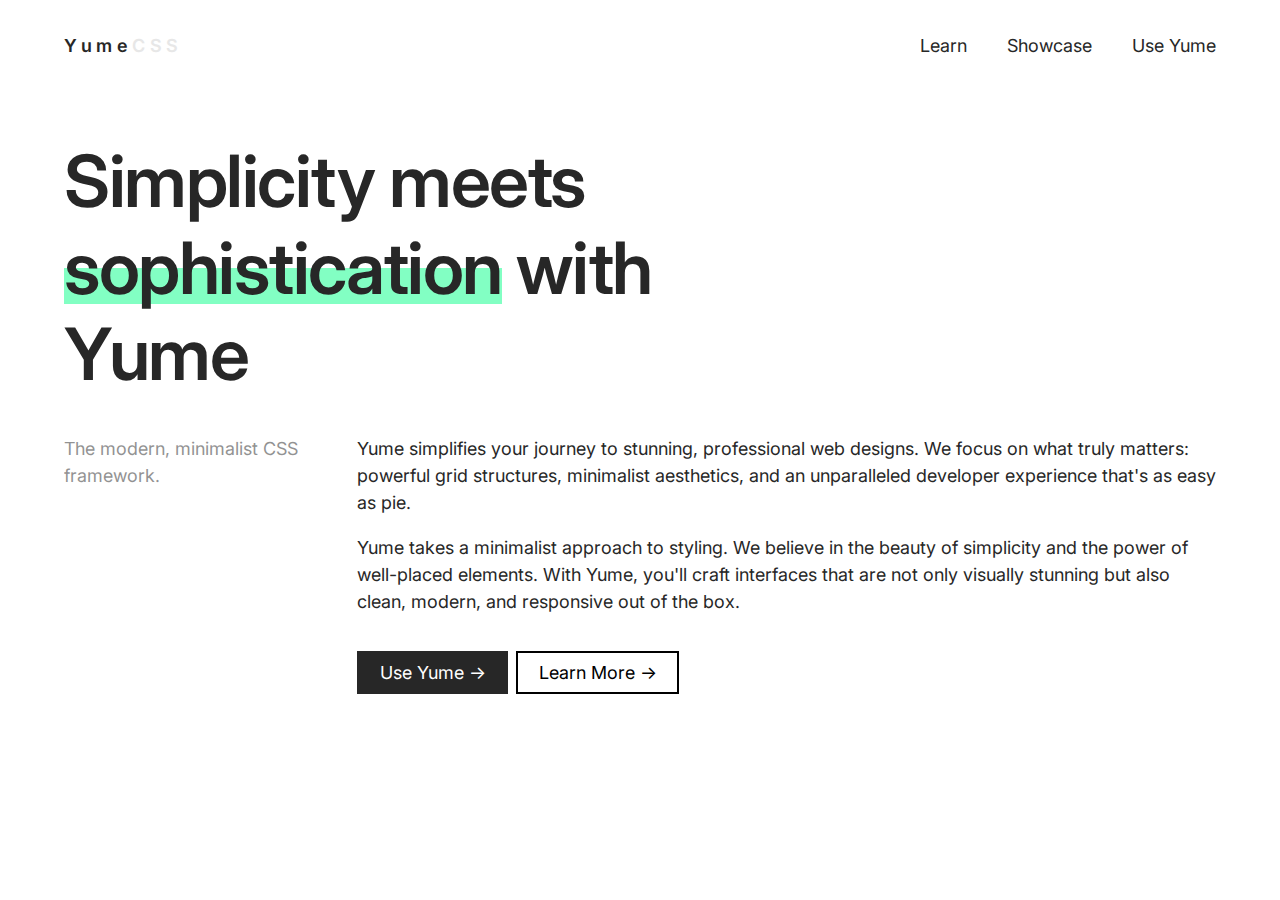
==== index.html @ 7a5a3a2e "Started Documentation" ====
<!DOCTYPE html>
<html lang="en">
<head>
    <meta charset="UTF-8">
    <meta http-equiv="X-UA-Compatible" content="IE=edge">
    <meta name="viewport" content="width=device-width, initial-scale=1.0">
    <title>Yume.CSS</title>

    <!-- Yume -->
    <link rel="stylesheet" href="yume.css">
    <script src="yume.js" defer></script>

    <!-- Prism -->
    <link rel="stylesheet" href="prism/prism.css">
    <script src="prism/prism.js" defer></script>

    <!-- Custom style and script -->
    <link rel="stylesheet" href="extra/extra.css">
    <script src="extra/extra.js" defer></script>
</head>
<body>
    <nav class="container sticky fade-in">
        <a href="#top" class="logo">Yume<span class="gray-200">CSS</span></a>
        <ul>
            <li><a href="docs/main.html">Learn</a></li>
            <li><a href="#layout">Showcase</a></li>
            <li><a href="#">Use Yume</a></li>
        </ul>
    </nav>
    
    <main class="grid container">
        <div class="col-12">
            <h1 class="width-60 slide-right mb-0">Simplicity meets <mark class="bg-green-300">sophistication</mark> with Yume</h1>
        </div>
        <div class="col-3 faded sm-col-6">
            <p class="slide-up">The modern, minimalist CSS framework.</p>
        </div>
        <div class="col-9">
            <p class="slide-up">Yume simplifies your journey to stunning, professional web designs. We focus on what truly matters: powerful grid structures, minimalist aesthetics, and an unparalleled developer experience that's as easy as pie.</p>
            <div class="slide-up animation-time-2000">
                <p>Yume takes a minimalist approach to styling. We believe in the beauty of simplicity and the power of well-placed elements. With Yume, you'll craft interfaces that are not only visually stunning but also clean, modern, and responsive out of the box.</p>
                <button>Use Yume &rarr;</button><button class="secondary ml-2">Learn More &rarr;</button>
            </div>
        </div>
    </main>
</body>
</html>
---- yume.css ----
/* Font imports */
@import url('https://fonts.googleapis.com/css2?family=Bitter:ital,wght@0,100;0,200;0,300;0,400;0,500;0,600;0,700;0,800;0,900;1,100;1,200;1,300;1,400;1,500;1,600;1,700;1,800;1,900&family=Inter:wght@100;200;300;400;500;600;700;800;900&display=swap');
/* @import url('https://fonts.cdnfonts.com/css/neue-haas-grotesk-display-pro'); */
                

:root {
    --margin: 64px;
    --margin-large: 192px;
    --menu-gap: 20px;
    --card-padding: 32px;
    --card-width: clamp(200px, 100%, 300px);
    --max-container-width: 1500px;
    --default-border-radius: 0px;

    --faded-text: #3d3d3d;
    --primary: #545462;
    --primary-hover: #83838e;
    --default-black: #272727;

    --font-stack: 'Inter', system-ui, sans-serif;
    --font-stack-serif: 'Bitter', serif;


    /* Nav Bar */
    --nav-height: 5em;
    --nav-color: #ffffff;


    --drop-shadow: 0px 0px 18px #00000010;

    --hover-transition: .3s;
    
    --no-of-columns: 12;

    /* Grid */
    --default-grid-gap: 20px;
    --grid-gap-multiplier: 4;

    /* ********************** | COLORS | ********************** */
    /* ********************** | COLORS | ********************** */

    /* Neutrals */
    --white: #ffffff;
    --black: #000000;
    --gray-50: #f8f8f8;
    --gray-100: #eeeeee;
    --gray-200: #e7e7e7;
    --gray-300: #dadada;
    --gray-400: #b1b1b1;
    --gray-500: #7f7f7f;
    --gray-600: #565656;
    --gray-700: #3a3a3a;
    --gray-800: #242424;
    --gray-900: #101010;

    /* Beige */
    --beige-50: #F7F5F2;
    --beige-100: #EFECE7;
    --beige-200: #E7E2DB;
    --beige-300: #DFD9D0;
    --beige-400: #D8D1C7;
    --beige-500: #BEB7AC;
    --beige-600: #A0998F;
    --beige-700: #7E786E;
    --beige-800: #5F5950;
    --beige-900: #37322A;

    /* Blues */
    --blue-50: #E6EEFF;
    --blue-100: #BBD0FF;
    --blue-200: #8FB2FF;
    --blue-300: #5582E0;
    --blue-400: #094BDB;
    --blue-500: #0024E0;
    --blue-600: #04228B;
    --blue-700: #05276C;
    --blue-800: #071F50;
    --blue-900: #091833;

    /* Greens */
    --green-50: #EBFFF5;
    --green-100: #C8FFE5;
    --green-200: #A5FFD4;
    --green-300: #82FFC3;
    --green-400: #5FFFB2;
    --green-500: #38EC95;
    --green-600: #1CC373;
    --green-700: #079A54;
    --green-800: #00713B;
    --green-900: #004926;

    /* Reds */
    --red-50: #FFECEB;
    --red-100: #FFC3BF;
    --red-200: #FF9A93;
    --red-300: #FF7167;
    --red-400: #F04438;
    --red-500: #CE3025;
    --red-600: #AC2016;
    --red-700: #8A130A;
    --red-800: #680902;
    --red-900: #460500;

    /* Yellows */
    --yellow-50: #FFFCF1;
    --yellow-100: #FFECBA;
    --yellow-200: #FFDF8B;
    --yellow-300: #FFD25E;
    --yellow-400: #FFC327;
    --yellow-500: #FEB701;
    --yellow-600: #E5A701;
    --yellow-700: #B48501;
    --yellow-800: #947001;
    --yellow-900: #735901;

    /* Violets */
    --violet-50: #F5F0FF;
    --violet-100: #DFD0FF;
    --violet-200: #C8B0FF;
    --violet-300: #B290FF;
    --violet-400: #9A6EFC;
    --violet-500: #7F56DA;
    --violet-600: #6641B8;
    --violet-700: #4E2E96;
    --violet-800: #391F74;
    --violet-900: #261252;

    /* teals */
    --teal-50: #EBFFFB;
    --teal-100: #C8FFF4;
    --teal-200: #A5FFEE;
    --teal-300: #82FFE7;
    --teal-400: #5EFFE1;
    --teal-500: #0AB292;
    --teal-600: #089379;
    --teal-700: #05715D;
    --teal-800: #034D3F;
    --teal-900: #002A23;

    /* Oranges */
    --orange-50: #FBFDFF;
    --orange-100: #FFDABF;
    --orange-200: #FFBC8B;
    --orange-300: #FF9F5A;
    --orange-400: #FF8024;
    --orange-500: #F56701;
    --orange-600: #D75901;
    --orange-700: #B84A01;
    --orange-800: #963A01;
    --orange-900: #722901;

    /* Pinks */
    --pink-50: #FBFDFF;
    --pink-100: #FFD5F5;
    --pink-200: #FFC5F1;
    --pink-300: #FFADEA;
    --pink-400: #FF93E1;
    --pink-500: #FF69D5;
    --pink-600: #D055AD;
    --pink-700: #9E4485;
    --pink-800: #6F355F;
    --pink-900: #3D2537;
}


html,
body,
* {
    font-family: var(--font-stack);
    box-sizing: border-box;
    color: var(--default-black);
}

html {
    scroll-behavior: smooth;
    font-size: 18px;
    line-height: 1.5;
}

body {
    margin: 0;
    display: flex;
    flex-direction: column;
    align-items: center;
    justify-content: flex-start;
    min-height: 100vh;
    overflow-x: hidden;
}




/* ********************** | GENERAL | ********************** */
/* ********************** | GENERAL | ********************** */
a {
    color: rgb(83, 105, 145);
    font-weight: 600;
}
.link-style-none{
    text-decoration: none;
    color: var(--default-black);
}
a:visited {
    color: rgb(95, 60, 163);
    font-weight: 600;
}

p {
    margin: 1em 0;
}

hr {
    width: 100%;
    border: 1px solid black;
    opacity: .1;
}

img {
    max-inline-size: 100%;
    block-size: auto;
    display: block;
}

input{
    border: none;
    background-color: var(--gray-100);
    font-size: 1em;
    padding: .5em 1em;
}

/* Default border radius */
.container, .container-narrow, .container-full, article, section, button, .highlight {
    border-radius: var(--default-border-radius);
}

/* Headings */
h1, h2, h3, h4, h5, h6{
    font-weight: 600;
    letter-spacing: -.02em;
    line-height: 1.2em;
}
h1 + *, h2 + *, h3 + *, h4 + *, h5 + *, h6 + * {
    margin-top: 0;
}
h1{
    font-size: 4em;
    margin-bottom: .5em;
}
h2{
    font-size: 3em;
    margin-bottom: .5em;
}
h3{
    font-size: 2em;
    margin-bottom: .5em;
}
h4{
    font-size: 1.5em;
    margin-bottom: .375em;
}
h5{
    font-size: 1.25em;
    margin: 1.5em 0 .25em;
}
h6{
    font-size: 1em;
    margin: 1.5em 0 .25em;
}


/* ********************** | CUSTOM CLASSES | ********************** */
/* ********************** | CUSTOM CLASSES | ********************** */
.shadow {
    box-shadow: var(--drop-shadow);
}
.full-width{
    width: 100%;
}
.faded{
    opacity: .5;
}


/* ********************** | STYLES | ********************** */
/* ********************** | STYLES | ********************** */
.border-radius-0{
    border-radius: 0;
}
.border-radius-1{
    border-radius: .25em;
}
.border-radius-2{
    border-radius: .375em;
}
.border-radius-3{
    border-radius: .5em;
}
.border-radius-4{
    border-radius: .75em;
}
.border-radius-5{
    border-radius: 1em;
}
.border-radius-6{
    border-radius: 1.5em;
}
.border-radius-7{
    border-radius: 2em;
}
.border-radius-8{
    border-radius: 3em;
}
.border-radius-9{
    border-radius: 4em;
}
.border-radius-10{
    border-radius: 100em;
}

/* Images */
.width-10{
    max-width: 10%;
}
.width-20{
    max-width: 20%;
}
.width-30{
    max-width: 30%;
}
.width-40{
    max-width: 40%;
}
.width-50{
    max-width: 50%;
}
.width-60{
    max-width: 60%;
}
.width-70{
    max-width: 70%;
}
.width-80{
    max-width: 80%;
}
.width-90{
    max-width: 90%;
}
.width-100{
    max-width: 100%;
}

/* Heights */
.min-height-100{
    min-height: 100vh;
}

.img-xxs{
    max-width: 4em;
}
.img-xs{
    max-width: 8em;
}
.img-s{
    max-width: 12em;
}
.img-m{
    max-width: 18em;
}
.img-l{
    max-width: 28em;
}
.img-xl{
    max-width: 46em;
}
.img-xxl{
    max-width: 62em;
}

/* ********************** | TEXT | ********************** */
/* ********************** | TEXT | ********************** */
.logo {
    letter-spacing: .25em;
    font-weight: 600;
    color: var(--default-black);
    text-decoration: none;
}

mark {
    display: inline-block;
    line-height: 0em;
    padding-bottom: 0.5em;
    background-color: var(--yellow-300);
}

.logo:visited {
    color: var(--default-black);
}

.t-05 {
    font-size: .5em;
}

.t-075 {
    font-size: .75em;
}

.t-0875 {
    font-size: .875em;
}

.t-1 {
    font-size: 1em;
}

.t-1-25 {
    font-size: 1.25em;
}

.t-1-5 {
    font-size: 1.5em;
}

.t-2 {
    font-size: 2em;
}

.t-3 {
    font-size: 3em;
}

.t-4 {
    font-size: 4em;
}

.t-5 {
    font-size: 5em;
}

.t-thin, .t-100 {
    font-weight: 100;
}

.t-extra-light, .t-200 {
    font-weight: 200;
}

.t-light, .t-300 {
    font-weight: 300;
}

.t-regular, .t-400 {
    font-weight: 400;
}

.t-medium, .t-500 {
    font-weight: 500;
}

.t-semi-bold, .t-600 {
    font-weight: 600;
}

.t-bold, .t-700 {
    font-weight: 700;
}

.t-extra-bold, .t-800 {
    font-weight: 800;
}

.t-black, .t-900 {
    font-weight: 900;
}


.t-left {
    text-align: left;
}

.t-center {
    text-align: center;
}

.t-right {
    text-align: right;
}

.serif {
    font-family: var(--font-stack-serif);
}

.hyphens{
    hyphens: auto;
}

/* Block quote */
blockquote{
    font-size: 1.125em;
    width:65%;
    margin: 2em auto;
    font-style:italic;
    color: var(--gray-600);
    padding: 0 1.2em;
    border-left: 8px solid var(--gray-200);
    line-height: 1.6875em;
    position: relative;
}


/* ********************** | NAVIGATION | ********************** */
/* ********************** | NAVIGATION | ********************** */
nav {
    position: relative;
    z-index: 100;
    display: flex;
    justify-content: space-between;
    min-height: var(--nav-height);
    align-items: center;
    background-color: var(--nav-color);
}

nav img{
    max-height: 4em;
}

nav ul {
    display: flex;
    align-items: center;
    list-style: none;
    padding: 0;
    transition: transform 500ms;
}

nav ul li {
    padding: 0 var(--menu-gap);
    white-space: nowrap;
    margin: 0;
}

nav ul li a,
nav ul li a:visited,
nav a {
    text-decoration: none;
    color: var(--default-black);
    font-weight: 400;
    transition: opacity var(--hover-transition);
}

nav ul li a:hover {
    opacity: .5;
}


nav ul li:first-of-type {
    padding-left: 0;
}

nav ul li:last-of-type {
    padding-right: 0;
}

.sticky {
    position: sticky;
    top: 0;
}

/* Dropdown */
.dropdown {
    display: none;
    position: absolute;
    background-color: var(--nav-color);
}

nav ul li .dropdown li {
    padding: 10px;
    white-space: nowrap;
    margin: 0;
}

nav ul li .dropdown li a,
nav ul li .dropdown li a:visited {
    text-decoration: none;
    color: var(--default-black);
    font-weight: 400;
    display: block;
}

nav ul li .dropdown li a:hover {
    opacity: .5;
}

.open-dropdown{
    display: block;
}

/* Responsive nav */
nav .menu-button {
    display: none;
    position: relative;
    text-decoration: none;
    z-index: 2;
    color: var(--default-black);
    font-weight: 400;
}


/* Active nav item */
nav ul li.active a, nav ul li a.active {
    font-weight: 700;
}


/* ********************** | CONTAINERS | ********************** */
/* ********************** | CONTAINERS | ********************** */
.container, .container-narrow, .container-full, nav {
    max-width: var(--max-container-width);
}
.container, footer, nav {
    padding: 0 var(--margin);
    width: 100%;
}
.container-full {
    width: 100%;
    padding: unset;
}
.container-narrow {
    padding: 0 var(--margin-large);
    width: 100%;
}
.hero, .hero-big {
    width: 100%;
}
.hero-big {
    min-height: 70vh;
    display: flex;
    flex-direction: column;
    justify-content: center;
}
/* article {
    box-shadow: var(--drop-shadow);
    padding: var(--card-padding);
} */
section{
    margin-top: 2em;
    padding: 2em;
    background-color: var(--gray-100);
}
.blog {
    max-width: 860px;
    padding-left: auto;
    padding-right: auto;
    margin-left: var(--margin);
    margin-right: var(--margin);
}
footer{
    margin-top: 40px;
    padding: 40px;
}
.highlight {
    border: 1px solid #ccc;
    border-top: 8px solid var(--primary);
    padding: 1.5em;
    margin: 2em 0;
    width: calc(100% + 6em);
    position: relative;
    left: -3em;
    text-align: center;
}
.card{
    width: var(--card-width);
    flex-shrink: 0;
}
.banner{
    margin-left: calc(-1 * var(--margin));
    margin-right: calc(-1 * var(--margin));
    padding-left: var(--margin);
    padding-right: var(--margin);
}

/* Side-scroll container */
.side-scroll-container {
    display: flex;
    overflow-x: scroll;
    scrollbar-width: thin;
    -webkit-overflow-scrolling: touch;
    -ms-overflow-style: none;
    max-width: 100%;
    padding-right: var(--margin);
}

/* .side-scroll-container > :last-child {
    margin-right: var(--margin);
} */

.side-scroll-container::-webkit-scrollbar {
    height: 6px;
}

.side-scroll-container::-webkit-scrollbar-thumb {
    background-color: rgba(0, 0, 0, 0.3);
    border-radius: 3px;
}

.side-scroll-item {
    flex-shrink: 0;
}

/* ********************** | GRID SYSTEM | ********************** */
/* ********************** | GRID SYSTEM | ********************** */

/* Auto grid */
.auto-grid {
    display: grid;
    grid-template-columns: repeat(auto-fill, minmax(200px, 1fr));
}

/* Columns */
.col-1 {grid-column: span 1;}
.col-2 {grid-column: span 2;}
.col-3 {grid-column: span 3;}
.col-4 {grid-column: span 4;}
.col-5 {grid-column: span 5;}
.col-6 {grid-column: span 6;}
.col-7 {grid-column: span 7;}
.col-8 {grid-column: span 8;}
.col-9 {grid-column: span 9;}
.col-10 {grid-column: span 10;}
.col-11 {grid-column: span 11;}
.col-12 {grid-column: span 12;}

/* .col-1, .col-2, .col-3, .col-4, .col-5, .col-6, .col-7, .col-8, .col-9, .col-10, .col-11, .col-12 {
    display: flex;
    flex-direction: column;
} */

/* Rows */
.row-1 {grid-row: span 1;}
.row-2 {grid-row: span 2;}
.row-3 {grid-row: span 3;}
.row-4 {grid-row: span 4;}
.row-5 {grid-row: span 5;}
.row-6 {grid-row: span 6;}
.row-7 {grid-row: span 7;}
.row-8 {grid-row: span 8;}
.row-9 {grid-row: span 9;}
.row-10 {grid-row: span 10;}
.row-11 {grid-row: span 11;}
.row-12 {grid-row: span 12;}

/* Grid container */
.grid {
    gap: var(--default-grid-gap);
    display: grid;
    grid-template-columns: repeat(var(--no-of-columns), minmax(0, 1fr));

}

/* Gaps */
.gap-0 {grid-gap: calc(0px * var(--grid-gap-multiplier))}
.gap-1 {grid-gap: calc(1px * var(--grid-gap-multiplier))}
.gap-2 {grid-gap: calc(2px * var(--grid-gap-multiplier))}
.gap-3 {grid-gap: calc(3px * var(--grid-gap-multiplier))}
.gap-4 {grid-gap: calc(4px * var(--grid-gap-multiplier))}
.gap-5 {grid-gap: calc(5px * var(--grid-gap-multiplier))}
.gap-6 {grid-gap: calc(6px * var(--grid-gap-multiplier))}
.gap-7 {grid-gap: calc(7px * var(--grid-gap-multiplier))}
.gap-8 {grid-gap: calc(8px * var(--grid-gap-multiplier))}
.gap-9 {grid-gap: calc(9px * var(--grid-gap-multiplier))}
.gap-10 {grid-gap: calc(10px * var(--grid-gap-multiplier))}
.gap-11 {grid-gap: calc(11px * var(--grid-gap-multiplier))}
.gap-12 {grid-gap: calc(12px * var(--grid-gap-multiplier))}
.gap-13 {grid-gap: calc(13px * var(--grid-gap-multiplier))}
.gap-14 {grid-gap: calc(14px * var(--grid-gap-multiplier))}
.gap-15 {grid-gap: calc(15px * var(--grid-gap-multiplier))}
.gap-16 {grid-gap: calc(16px * var(--grid-gap-multiplier))}
.gap-17 {grid-gap: calc(17px * var(--grid-gap-multiplier))}
.gap-18 {grid-gap: calc(18px * var(--grid-gap-multiplier))}
.gap-19 {grid-gap: calc(19px * var(--grid-gap-multiplier))}
.gap-20 {grid-gap: calc(20px * var(--grid-gap-multiplier))}
.gap-21 {grid-gap: calc(21px * var(--grid-gap-multiplier))}
.gap-22 {grid-gap: calc(22px * var(--grid-gap-multiplier))}
.gap-23 {grid-gap: calc(23px * var(--grid-gap-multiplier))}
.gap-24 {grid-gap: calc(24px * var(--grid-gap-multiplier))}
.gap-25 {grid-gap: calc(25px * var(--grid-gap-multiplier))}

/* tight grid */
.tight {grid-auto-flow: dense;}



/* ********************** | COMPONENTS | ********************** */
/* ********************** | COMPONENTS | ********************** */

/* Buttons */
button {
    border: none;
    padding: .6em 1.25em;
    margin: 1em 0;
    font-size: 1em;
    color: white;
    background-color: var(--default-black);
    cursor: pointer;
    position: relative;
    transition: opacity var(--hover-transition);
    width: fit-content;
}
button.secondary {
    background-color: transparent;
    color: var(--black);
    box-shadow: inset 0 0 0 2px var(--black);
}
button.ghost {
    background-color: transparent;
    color: var(--default-black);
}

button:hover {
    opacity: .3;
}
button.secondary:hover {
    background-color: transparent;
    color: var(--primary-hover);
    box-shadow: inset 0 0 0 2px var(--primary-hover);
}
button.ghost:hover {
    background-color: transparent;
    color: var(--primary-hover);
}

/* Lists */
ul, ol {
    padding: 0 1em;
}
ul {
    list-style: square;
}
ul li, ol li {
    margin-bottom: .5em;
}


/* ********************** | USER MARGINS | ********************** */
/* ********************** | USER MARGINS | ********************** */

/* Classes to align to the outer margins, when outside of a container */
.align-left{
    padding-left: var(--margin);
}
.align-right{
    padding-right: var(--margin);
}
.reset-left{
    margin-left: calc(-1 * var(--margin));
}
.reset-right{
    margin-right: calc(-1 * var(--margin));
}

.m-0{margin: 0px}
.m-1{margin: 4px}
.m-2{margin: 8px}
.m-3{margin: 12px}
.m-4{margin: 16px}
.m-5{margin: 20px}
.m-6{margin: 24px}
.m-7{margin: 28px}
.m-8{margin: 32px}
.m-9{margin: 36px}
.m-10{margin: 40px}
.m-11{margin: 44px}
.m-12{margin: 48px}
.m-13{margin: 52px}
.m-14{margin: 56px}
.m-15{margin: 60px}
.m-16{margin: 64px}
.m-17{margin: 68px}
.m-18{margin: 72px}
.m-19{margin: 76px}
.m-20{margin: 80px}
.m-21{margin: 84px}
.m-22{margin: 88px}
.m-23{margin: 92px}
.m-24{margin: 96px}
.m-25{margin: 100px}

/* Margin top */
.mt-0{margin-top: 0px}
.mt-1{margin-top: 4px}
.mt-2{margin-top: 8px}
.mt-3{margin-top: 12px}
.mt-4{margin-top: 16px}
.mt-5{margin-top: 20px}
.mt-6{margin-top: 24px}
.mt-7{margin-top: 28px}
.mt-8{margin-top: 32px}
.mt-9{margin-top: 36px}
.mt-10{margin-top: 40px}
.mt-11{margin-top: 44px}
.mt-12{margin-top: 48px}
.mt-13{margin-top: 52px}
.mt-14{margin-top: 56px}
.mt-15{margin-top: 60px}
.mt-16{margin-top: 64px}
.mt-17{margin-top: 68px}
.mt-18{margin-top: 72px}
.mt-19{margin-top: 76px}
.mt-20{margin-top: 80px}
.mt-21{margin-top: 84px}
.mt-22{margin-top: 88px}
.mt-23{margin-top: 92px}
.mt-24{margin-top: 96px}
.mt-25{margin-top: 100px}

/* Margin bottom */
.mb-0{margin-bottom: 0px}
.mb-1{margin-bottom: 4px}
.mb-2{margin-bottom: 8px}
.mb-3{margin-bottom: 12px}
.mb-4{margin-bottom: 16px}
.mb-5{margin-bottom: 20px}
.mb-6{margin-bottom: 24px}
.mb-7{margin-bottom: 28px}
.mb-8{margin-bottom: 32px}
.mb-9{margin-bottom: 36px}
.mb-10{margin-bottom: 40px}
.mb-11{margin-bottom: 44px}
.mb-12{margin-bottom: 48px}
.mb-13{margin-bottom: 52px}
.mb-14{margin-bottom: 56px}
.mb-15{margin-bottom: 60px}
.mb-16{margin-bottom: 64px}
.mb-17{margin-bottom: 68px}
.mb-18{margin-bottom: 72px}
.mb-19{margin-bottom: 76px}
.mb-20{margin-bottom: 80px}
.mb-21{margin-bottom: 84px}
.mb-22{margin-bottom: 88px}
.mb-23{margin-bottom: 92px}
.mb-24{margin-bottom: 96px}
.mb-25{margin-bottom: 100px}

/* Margin left */
.ml-0{margin-left: 0px}
.ml-1{margin-left: 4px}
.ml-2{margin-left: 8px}
.ml-3{margin-left: 12px}
.ml-4{margin-left: 16px}
.ml-5{margin-left: 20px}
.ml-6{margin-left: 24px}
.ml-7{margin-left: 28px}
.ml-8{margin-left: 32px}
.ml-9{margin-left: 36px}
.ml-10{margin-left: 40px}
.ml-11{margin-left: 44px}
.ml-12{margin-left: 48px}
.ml-13{margin-left: 52px}
.ml-14{margin-left: 56px}
.ml-15{margin-left: 60px}
.ml-16{margin-left: 64px}
.ml-17{margin-left: 68px}
.ml-18{margin-left: 72px}
.ml-19{margin-left: 76px}
.ml-20{margin-left: 80px}
.ml-21{margin-left: 84px}
.ml-22{margin-left: 88px}
.ml-23{margin-left: 92px}
.ml-24{margin-left: 96px}
.ml-25{margin-left: 100px}

/* Margin right */
.mr-0{margin-right: 0px}
.mr-1{margin-right: 4px}
.mr-2{margin-right: 8px}
.mr-3{margin-right: 12px}
.mr-4{margin-right: 16px}
.mr-5{margin-right: 20px}
.mr-6{margin-right: 24px}
.mr-7{margin-right: 28px}
.mr-8{margin-right: 32px}
.mr-9{margin-right: 36px}
.mr-10{margin-right: 40px}
.mr-11{margin-right: 44px}
.mr-12{margin-right: 48px}
.mr-13{margin-right: 52px}
.mr-14{margin-right: 56px}
.mr-15{margin-right: 60px}
.mr-16{margin-right: 64px}
.mr-17{margin-right: 68px}
.mr-18{margin-right: 72px}
.mr-19{margin-right: 76px}
.mr-20{margin-right: 80px}
.mr-21{margin-right: 84px}
.mr-22{margin-right: 88px}
.mr-23{margin-right: 92px}
.mr-24{margin-right: 96px}
.mr-25{margin-right: 100px}

/* Margin on x axis */
.mx-0{margin-right: 0;margin-left: 0}
.mx-1{margin-right: 4px;margin-left: 4px}
.mx-2{margin-right: 8px;margin-left: 8px}
.mx-3{margin-right: 12px;margin-left: 12px}
.mx-4{margin-right: 16px;margin-left: 16px}
.mx-5{margin-right: 20px;margin-left: 20px}
.mx-6{margin-right: 24px;margin-left: 24px}
.mx-7{margin-right: 28px;margin-left: 28px}
.mx-8{margin-right: 32px;margin-left: 32px}
.mx-9{margin-right: 36px;margin-left: 36px}
.mx-10{margin-right: 40px;margin-left: 40px}
.mx-11{margin-right: 44px;margin-left: 44px}
.mx-12{margin-right: 48px;margin-left: 48px}
.mx-13{margin-right: 52px;margin-left: 52px}
.mx-14{margin-right: 56px;margin-left: 56px}
.mx-15{margin-right: 60px;margin-left: 60px}
.mx-16{margin-right: 64px;margin-left: 64px}
.mx-17{margin-right: 68px;margin-left: 68px}
.mx-18{margin-right: 72px;margin-left: 72px}
.mx-19{margin-right: 76px;margin-left: 76px}
.mx-20{margin-right: 80px;margin-left: 80px}
.mx-21{margin-right: 84px;margin-left: 84px}
.mx-22{margin-right: 88px;margin-left: 88px}
.mx-23{margin-right: 92px;margin-left: 92px}
.mx-24{margin-right: 96px;margin-left: 96px}
.mx-25{margin-right: 100px;margin-left: 100px}
.mx-auto{margin-right: auto;margin-left: auto}

/* Margin on y axis */
.my-0{margin-top: 0;margin-bottom: 0}
.my-1{margin-top: 4px;margin-bottom: 4px}
.my-2{margin-top: 8px;margin-bottom: 8px}
.my-3{margin-top: 12px;margin-bottom: 12px}
.my-4{margin-top: 16px;margin-bottom: 16px}
.my-5{margin-top: 20px;margin-bottom: 20px}
.my-6{margin-top: 24px;margin-bottom: 24px}
.my-7{margin-top: 28px;margin-bottom: 28px}
.my-8{margin-top: 32px;margin-bottom: 32px}
.my-9{margin-top: 36px;margin-bottom: 36px}
.my-10{margin-top: 40px;margin-bottom: 40px}
.my-11{margin-top: 44px;margin-bottom: 44px}
.my-12{margin-top: 48px;margin-bottom: 48px}
.my-13{margin-top: 52px;margin-bottom: 52px}
.my-14{margin-top: 56px;margin-bottom: 56px}
.my-15{margin-top: 60px;margin-bottom: 60px}
.my-16{margin-top: 64px;margin-bottom: 64px}
.my-17{margin-top: 68px;margin-bottom: 68px}
.my-18{margin-top: 72px;margin-bottom: 72px}
.my-19{margin-top: 76px;margin-bottom: 76px}
.my-20{margin-top: 80px;margin-bottom: 80px}
.my-21{margin-top: 84px;margin-bottom: 84px}
.my-22{margin-top: 88px;margin-bottom: 88px}
.my-23{margin-top: 92px;margin-bottom: 92px}
.my-24{margin-top: 96px;margin-bottom: 96px}
.my-25{margin-top: 100px;margin-bottom: 100px}
.my-auto{margin-top: auto;margin-bottom: auto}



/* ********************** | USER PADDING | ********************** */
/* ********************** | USER PADDING | ********************** */
.p-0{padding: 0px}
.p-1{padding: 4px}
.p-2{padding: 8px}
.p-3{padding: 12px}
.p-4{padding: 16px}
.p-5{padding: 20px}
.p-6{padding: 24px}
.p-7{padding: 28px}
.p-8{padding: 32px}
.p-9{padding: 36px}
.p-10{padding: 40px}
.p-11{padding: 44px}
.p-12{padding: 48px}
.p-13{padding: 52px}
.p-14{padding: 56px}
.p-15{padding: 60px}
.p-16{padding: 64px}
.p-17{padding: 68px}
.p-18{padding: 72px}
.p-19{padding: 76px}
.p-20{padding: 80px}
.p-21{padding: 84px}
.p-22{padding: 88px}
.p-23{padding: 92px}
.p-24{padding: 96px}
.p-25{padding: 100px}

/* Padding top */
.pt-0{padding-top: 0px}
.pt-1{padding-top: 4px}
.pt-2{padding-top: 8px}
.pt-3{padding-top: 12px}
.pt-4{padding-top: 16px}
.pt-5{padding-top: 20px}
.pt-6{padding-top: 24px}
.pt-7{padding-top: 28px}
.pt-8{padding-top: 32px}
.pt-9{padding-top: 36px}
.pt-10{padding-top: 40px}
.pt-11{padding-top: 44px}
.pt-12{padding-top: 48px}
.pt-13{padding-top: 52px}
.pt-14{padding-top: 56px}
.pt-15{padding-top: 60px}
.pt-16{padding-top: 64px}
.pt-17{padding-top: 68px}
.pt-18{padding-top: 72px}
.pt-19{padding-top: 76px}
.pt-20{padding-top: 80px}
.pt-21{padding-top: 84px}
.pt-22{padding-top: 88px}
.pt-23{padding-top: 92px}
.pt-24{padding-top: 96px}
.pt-25{padding-top: 100px}

/* Padding bottom */
.pb-0{padding-bottom: 0px}
.pb-1{padding-bottom: 4px}
.pb-2{padding-bottom: 8px}
.pb-3{padding-bottom: 12px}
.pb-4{padding-bottom: 16px}
.pb-5{padding-bottom: 20px}
.pb-6{padding-bottom: 24px}
.pb-7{padding-bottom: 28px}
.pb-8{padding-bottom: 32px}
.pb-9{padding-bottom: 36px}
.pb-10{padding-bottom: 40px}
.pb-11{padding-bottom: 44px}
.pb-12{padding-bottom: 48px}
.pb-13{padding-bottom: 52px}
.pb-14{padding-bottom: 56px}
.pb-15{padding-bottom: 60px}
.pb-16{padding-bottom: 64px}
.pb-17{padding-bottom: 68px}
.pb-18{padding-bottom: 72px}
.pb-19{padding-bottom: 76px}
.pb-20{padding-bottom: 80px}
.pb-21{padding-bottom: 84px}
.pb-22{padding-bottom: 88px}
.pb-23{padding-bottom: 92px}
.pb-24{padding-bottom: 96px}
.pb-25{padding-bottom: 100px}

/* Padding left */
.pl-0{padding-left: 0px}
.pl-1{padding-left: 4px}
.pl-2{padding-left: 8px}
.pl-3{padding-left: 12px}
.pl-4{padding-left: 16px}
.pl-5{padding-left: 20px}
.pl-6{padding-left: 24px}
.pl-7{padding-left: 28px}
.pl-8{padding-left: 32px}
.pl-9{padding-left: 36px}
.pl-10{padding-left: 40px}
.pl-11{padding-left: 44px}
.pl-12{padding-left: 48px}
.pl-13{padding-left: 52px}
.pl-14{padding-left: 56px}
.pl-15{padding-left: 60px}
.pl-16{padding-left: 64px}
.pl-17{padding-left: 68px}
.pl-18{padding-left: 72px}
.pl-19{padding-left: 76px}
.pl-20{padding-left: 80px}
.pl-21{padding-left: 84px}
.pl-22{padding-left: 88px}
.pl-23{padding-left: 92px}
.pl-24{padding-left: 96px}
.pl-25{padding-left: 100px}

/* Padding right */
.pr-0{padding-right: 0px}
.pr-1{padding-right: 4px}
.pr-2{padding-right: 8px}
.pr-3{padding-right: 12px}
.pr-4{padding-right: 16px}
.pr-5{padding-right: 20px}
.pr-6{padding-right: 24px}
.pr-7{padding-right: 28px}
.pr-8{padding-right: 32px}
.pr-9{padding-right: 36px}
.pr-10{padding-right: 40px}
.pr-11{padding-right: 44px}
.pr-12{padding-right: 48px}
.pr-13{padding-right: 52px}
.pr-14{padding-right: 56px}
.pr-15{padding-right: 60px}
.pr-16{padding-right: 64px}
.pr-17{padding-right: 68px}
.pr-18{padding-right: 72px}
.pr-19{padding-right: 76px}
.pr-20{padding-right: 80px}
.pr-21{padding-right: 84px}
.pr-22{padding-right: 88px}
.pr-23{padding-right: 92px}
.pr-24{padding-right: 96px}
.pr-25{padding-right: 100px}

/* Padding on x axis */
.px-0{padding-right: 0;padding-left: 0}
.px-1{padding-right: 4px;padding-left: 4px}
.px-2{padding-right: 8px;padding-left: 8px}
.px-3{padding-right: 12px;padding-left: 12px}
.px-4{padding-right: 16px;padding-left: 16px}
.px-5{padding-right: 20px;padding-left: 20px}
.px-6{padding-right: 24px;padding-left: 24px}
.px-7{padding-right: 28px;padding-left: 28px}
.px-8{padding-right: 32px;padding-left: 32px}
.px-9{padding-right: 36px;padding-left: 36px}
.px-10{padding-right: 40px;padding-left: 40px}
.px-11{padding-right: 44px;padding-left: 44px}
.px-12{padding-right: 48px;padding-left: 48px}
.px-13{padding-right: 52px;padding-left: 52px}
.px-14{padding-right: 56px;padding-left: 56px}
.px-15{padding-right: 60px;padding-left: 60px}
.px-16{padding-right: 64px;padding-left: 64px}
.px-17{padding-right: 68px;padding-left: 68px}
.px-18{padding-right: 72px;padding-left: 72px}
.px-19{padding-right: 76px;padding-left: 76px}
.px-20{padding-right: 80px;padding-left: 80px}
.px-21{padding-right: 84px;padding-left: 84px}
.px-22{padding-right: 88px;padding-left: 88px}
.px-23{padding-right: 92px;padding-left: 92px}
.px-24{padding-right: 96px;padding-left: 96px}
.px-25{padding-right: 100px;padding-left: 100px}
.px-auto{padding-right: auto;padding-left: auto}

/* Padding on top and bottom */
.py-0 { padding-top: 0; padding-bottom: 0;}
.py-1 { padding-top: 4px; padding-bottom: 4px;}
.py-2 { padding-top: 8px; padding-bottom: 8px;}
.py-3 { padding-top: 12px; padding-bottom: 12px;}
.py-4 { padding-top: 16px; padding-bottom: 16px;}
.py-5 { padding-top: 20px; padding-bottom: 20px;}
.py-6 { padding-top: 24px; padding-bottom: 24px;}
.py-7 { padding-top: 28px; padding-bottom: 28px;}
.py-8 { padding-top: 32px; padding-bottom: 32px;}
.py-9 { padding-top: 36px; padding-bottom: 36px;}
.py-10 { padding-top: 40px; padding-bottom: 40px;}
.py-11 { padding-top: 44px; padding-bottom: 44px;}
.py-12 { padding-top: 48px; padding-bottom: 48px;}
.py-13 { padding-top: 52px; padding-bottom: 52px;}
.py-14 { padding-top: 56px; padding-bottom: 56px;}
.py-15 { padding-top: 60px; padding-bottom: 60px;}
.py-16 { padding-top: 64px; padding-bottom: 64px;}
.py-17 { padding-top: 68px; padding-bottom: 68px;}
.py-18 { padding-top: 72px; padding-bottom: 72px;}
.py-19 { padding-top: 76px; padding-bottom: 76px;}
.py-20 { padding-top: 80px; padding-bottom: 80px;}
.py-21 { padding-top: 84px; padding-bottom: 84px;}
.py-22 { padding-top: 88px; padding-bottom: 88px;}
.py-23 { padding-top: 92px; padding-bottom: 92px;}
.py-24 { padding-top: 96px; padding-bottom: 96px;}
.py-25 { padding-top: 100px; padding-bottom: 100px;}
.py-auto { padding-top: auto; padding-bottom: auto;}


/* ********************** | SCREENS WIDER THAN 1500PX | ********************** */
/* ********************** | SCREENS WIDER THAN 1500PX | ********************** */
@media only screen and (min-width: 1500px){
    .container, .container-full, .container-narrow {
        margin-left: auto;
        margin-right: auto;
    }
}
/* ********************** | SCREENS WIDER THAN 900PX | ********************** */
/* ********************** | SCREENS WIDER THAN 900PX | ********************** */
@media only screen and (min-width: 900px){
    nav ul li:hover .dropdown {
        display: block;
    }
    .dropdown {
        box-shadow: var(--drop-shadow);
    }
}

/* ********************** | TABLETS | ********************** */
/* ********************** | TABLETS | ********************** */
@media only screen and (max-width: 900px) {
    :root {
        --margin: 32px;
        --margin-large: 192px;
        --menu-gap: 32px;
        --card-padding: 16px;
        --grid-gap-multiplier: 2;
    }

    /* Heading sizes */
    h1{font-size: 3em;}
    h2{font-size: 2em;}
    h3{font-size: 1.5em;}
    h4{font-size: 1.25em;}
    h5{font-size: 1.125em;}
    h6{font-size: 1em;}


    /* Responsive nav */
    nav .menu-button {
        display: block;
    }    

    nav > ul {
        position: absolute;
        top: 0;
        left: 0;
        width: 100vw;
        text-align: center;
        justify-content: center;
        align-items: center;
        padding: 100px 0 40px;
        background-color: var(--nav-color);
        box-shadow: var(--drop-shadow);
        flex-direction: column;
        transform: translateY(-100vh);
        margin: 0;
        z-index: 1;
        overflow-y: auto;
    }

    nav ul li {
        padding: 15px 0;
        position: relative;
    }

    .open-dropdown{
        position: relative;
        top: 0;
        transform: translateY(0);
    }

    .dropdown{
        background-color: var(--gray-100);
        width: 100vw;
    }

    .open-menu {
        transform: translateY(0);
    }

    /* Grid */
    .col-1, .col-2 { grid-column: span 2;}
    .col-3, .col-4 { grid-column: span 4;}
    .col-5, .col-6, .col-7 { grid-column: span 6;}
    .col-8, .col-9 { grid-column: span 8;}
    .col-10, .col-11 { grid-column: span 10;}
    .col-12 { grid-column: span 12;}

    /* Medium grid controls */
    .md-col-12 {grid-column: span 12;}
    .md-col-11 {grid-column: span 11;}
    .md-col-10 {grid-column: span 10;}
    .md-col-9 {grid-column: span 9;}
    .md-col-8 {grid-column: span 8;}
    .md-col-7 {grid-column: span 7;}
    .md-col-6 {grid-column: span 6;}
    .md-col-5 {grid-column: span 5;}
    .md-col-4 {grid-column: span 4;}
    .md-col-3 {grid-column: span 3;}
    .md-col-2 {grid-column: span 2;}
    .md-col-1 {grid-column: span 1;}
}

/* ********************** | MOBILE | ********************** */
/* ********************** | MOBILE | ********************** */
@media only screen and (max-width: 600px) {
    :root {
        --margin: 16px;
        --margin-large: 48px;
        --card-padding: 12px;
        --no-of-columns: 12;
        --grid-gap-multiplier: 1;
    }

    /* Heading sizes */
    h1 {font-size: 2.25em;}
    h2 {font-size: 1.75em;}
    h3 {font-size: 1.5em;}
    h4 {font-size: 1.25em;}
    h5 {font-size: 1.125em;}
    h6 {font-size: 1em;}

    /* Grid */
    /* .col-1 {grid-column: span 3;}
    .col-2, .col-3, .col-4, .col-5 {grid-column: span 6;} */
    .col-1, .col-2, .col-3, .col-4, .col-5, .col-6, .col-7, .col-8, .col-9, .col-10, .col-11, .col-12 {grid-column: span 12;}

    /* Small grid controls */
    .sm-col-12 {grid-column: span 12;}
    .sm-col-11 {grid-column: span 11;}
    .sm-col-10 {grid-column: span 10;}
    .sm-col-9 {grid-column: span 9;}
    .sm-col-8 {grid-column: span 8;}
    .sm-col-7 {grid-column: span 7;}
    .sm-col-6 {grid-column: span 6;}
    .sm-col-5 {grid-column: span 5;}
    .sm-col-4 {grid-column: span 4;}
    .sm-col-3 {grid-column: span 3;}
    .sm-col-2 {grid-column: span 2;}
    .sm-col-1 {grid-column: span 1;}

     /* Gaps */
    .gap-1 { grid-gap: 1px;}
    .gap-2 { grid-gap: 2px;}
    .gap-3 { grid-gap: 3px;}
    .gap-4 { grid-gap: 4px;}
    .gap-5 { grid-gap: 5px;}
    .gap-6 { grid-gap: 6px;}
    .gap-7 { grid-gap: 7px;}
    .gap-8 { grid-gap: 8px;}
    .gap-9 { grid-gap: 9px;}
    .gap-10 { grid-gap: 10px;}
    .gap-11 { grid-gap: 11px;}
    .gap-12 { grid-gap: 12px;}
    .gap-13 { grid-gap: 13px;}
    .gap-14 { grid-gap: 14px;}
    .gap-15 { grid-gap: 15px;}
    .gap-16 { grid-gap: 16px;}
    .gap-17 { grid-gap: 17px;}
    .gap-18 { grid-gap: 18px;}
    .gap-19 { grid-gap: 19px;}
    .gap-20 { grid-gap: 20px;}
    .gap-21 { grid-gap: 21px;}
    .gap-22 { grid-gap: 22px;}
    .gap-23 { grid-gap: 23px;}
    .gap-24 { grid-gap: 24px;}
    .gap-25 { grid-gap: 25px;}
}


/* ********************** | SCROLL ANIMATION | ********************** */
/* ********************** | SCROLL ANIMATION | ********************** */
.postpone-animation,
.postpone-animation:before,
.postpone-animation:after {
    animation-play-state: paused !important;
}
.fade-in, .slide-up, .slide-down, .slide-left, .slide-right, .blur-in{
    animation-timing-function: ease-out;
}
.fade-in {
    animation: fade-in;
    animation-duration: 3000ms;
}
.blur-in {
    animation: blur-in;
    animation-duration: 1000ms;
}
.slide-up {
    animation: slide-up;
    animation-duration: 1500ms;
}
.slide-down {
    animation: slide-down;
    animation-duration: 1500ms;
}
.slide-left {
    animation: slide-left;
    animation-duration: 1500ms;
}
.slide-right {
    animation: slide-right;
    animation-duration: 1500ms;
}

.animation-time-1{animation-duration: 100ms;}
.animation-time-2{animation-duration: 200ms;}
.animation-time-3{animation-duration: 300ms;}
.animation-time-4{animation-duration: 400ms;}
.animation-time-5{animation-duration: 500ms;}
.animation-time-6{animation-duration: 600ms;}
.animation-time-7{animation-duration: 700ms;}
.animation-time-8{animation-duration: 800ms;}
.animation-time-9{animation-duration: 900ms;}
.animation-time-10{animation-duration: 1000ms;}
.animation-time-11{animation-duration: 1100ms;}
.animation-time-12{animation-duration: 1200ms;}
.animation-time-13{animation-duration: 1300ms;}
.animation-time-14{animation-duration: 1400ms;}
.animation-time-15{animation-duration: 1500ms;}
.animation-time-16{animation-duration: 1600ms;}
.animation-time-17{animation-duration: 1700ms;}
.animation-time-18{animation-duration: 1800ms;}
.animation-time-19{animation-duration: 1900ms;}
.animation-time-20{animation-duration: 2000ms;}
.animation-time-21{animation-duration: 2100ms;}
.animation-time-22{animation-duration: 2200ms;}
.animation-time-23{animation-duration: 2300ms;}
.animation-time-24{animation-duration: 2400ms;}
.animation-time-25{animation-duration: 2500ms;}


@keyframes fade-in {
    0% {opacity: 0;}
    100% {opacity: 1;}
}

@keyframes blur-in {
    0% {filter: blur(40px);}
    100% {filter: blur(0px);}
}

@keyframes slide-up {
    0% {transform: translateY(100px)}
    100% {transform: translateY(0%)}
}

@keyframes slide-down {
    0% {transform: translateY(-100px)}
    100% {transform: translateY(0%)}
}

@keyframes slide-right {
    0% {transform: translateX(-100px)}
    100% {transform: translateY(0%)}
}

@keyframes slide-left {
    0% {transform: translateX(100px)}
    100% {transform: translateY(0%)}
}

/* ********************** | COLOR CLASSES | ********************** */
/* ********************** | COLOR CLASSES | ********************** */
.bg-white {background-color: var(--white);}
.bg-black {background-color: var(--black);}

/* Grays */
.bg-gray-50 {background-color: var(--gray-50);}
.bg-gray-100 {background-color: var(--gray-100);}
.bg-gray-200 {background-color: var(--gray-200);}
.bg-gray-300 {background-color: var(--gray-300);}
.bg-gray-400 {background-color: var(--gray-400);}
.bg-gray-500 {background-color: var(--gray-500);}
.bg-gray-600 {background-color: var(--gray-600);}
.bg-gray-700 {background-color: var(--gray-700);}
.bg-gray-800 {background-color: var(--gray-800);}
.bg-gray-900 {background-color: var(--gray-900);}

/* Beige */
.bg-beige-50 {background-color: var(--beige-50);}
.bg-beige-100 {background-color: var(--beige-100);}
.bg-beige-200 {background-color: var(--beige-200);}
.bg-beige-300 {background-color: var(--beige-300);}
.bg-beige-400 {background-color: var(--beige-400);}
.bg-beige-500 {background-color: var(--beige-500);}
.bg-beige-600 {background-color: var(--beige-600);}
.bg-beige-700 {background-color: var(--beige-700);}
.bg-beige-800 {background-color: var(--beige-800);}
.bg-beige-900 {background-color: var(--beige-900);}

/* Blue */
.bg-blue-50 {background-color: var(--blue-50);}
.bg-blue-100 {background-color: var(--blue-100);}
.bg-blue-200 {background-color: var(--blue-200);}
.bg-blue-300 {background-color: var(--blue-300);}
.bg-blue-400 {background-color: var(--blue-400);}
.bg-blue-500 {background-color: var(--blue-500);}
.bg-blue-600 {background-color: var(--blue-600);}
.bg-blue-700 {background-color: var(--blue-700);}
.bg-blue-800 {background-color: var(--blue-800);}
.bg-blue-900 {background-color: var(--blue-900);}

/* Greens */
.bg-green-50 {background-color: var(--green-50);}
.bg-green-100 {background-color: var(--green-100);}
.bg-green-200 {background-color: var(--green-200);}
.bg-green-300 {background-color: var(--green-300);}
.bg-green-400 {background-color: var(--green-400);}
.bg-green-500 {background-color: var(--green-500);}
.bg-green-600 {background-color: var(--green-600);}
.bg-green-700 {background-color: var(--green-700);}
.bg-green-800 {background-color: var(--green-800);}
.bg-green-900 {background-color: var(--green-900);}

/* Reds */
.bg-red-50 {background-color: var(--red-50);}
.bg-red-100 {background-color: var(--red-100);}
.bg-red-200 {background-color: var(--red-200);}
.bg-red-300 {background-color: var(--red-300);}
.bg-red-400 {background-color: var(--red-400);}
.bg-red-500 {background-color: var(--red-500);}
.bg-red-600 {background-color: var(--red-600);}
.bg-red-700 {background-color: var(--red-700);}
.bg-red-800 {background-color: var(--red-800);}
.bg-red-900 {background-color: var(--red-900);}

/* Yellows */
.bg-yellow-50 {background-color: var(--yellow-50);}
.bg-yellow-100 {background-color: var(--yellow-100);}
.bg-yellow-200 {background-color: var(--yellow-200);}
.bg-yellow-300 {background-color: var(--yellow-300);}
.bg-yellow-400 {background-color: var(--yellow-400);}
.bg-yellow-500 {background-color: var(--yellow-500);}
.bg-yellow-600 {background-color: var(--yellow-600);}
.bg-yellow-700 {background-color: var(--yellow-700);}
.bg-yellow-800 {background-color: var(--yellow-800);}
.bg-yellow-900 {background-color: var(--yellow-900);}

/* Violets */
.bg-violet-50 {background-color: var(--violet-50);}
.bg-violet-100 {background-color: var(--violet-100);}
.bg-violet-200 {background-color: var(--violet-200);}
.bg-violet-300 {background-color: var(--violet-300);}
.bg-violet-400 {background-color: var(--violet-400);}
.bg-violet-500 {background-color: var(--violet-500);}
.bg-violet-600 {background-color: var(--violet-600);}
.bg-violet-700 {background-color: var(--violet-700);}
.bg-violet-800 {background-color: var(--violet-800);}
.bg-violet-900 {background-color: var(--violet-900);}

/* Blue greens */
.bg-teal-50 {background-color: var(--teal-50);}
.bg-teal-100 {background-color: var(--teal-100);}
.bg-teal-200 {background-color: var(--teal-200);}
.bg-teal-300 {background-color: var(--teal-300);}
.bg-teal-400 {background-color: var(--teal-400);}
.bg-teal-500 {background-color: var(--teal-500);}
.bg-teal-600 {background-color: var(--teal-600);}
.bg-teal-700 {background-color: var(--teal-700);}
.bg-teal-800 {background-color: var(--teal-800);}
.bg-teal-900 {background-color: var(--teal-900);}

/* Oranges */
.bg-orange-50 {background-color: var(--orange-50);}
.bg-orange-100 {background-color: var(--orange-100);}
.bg-orange-200 {background-color: var(--orange-200);}
.bg-orange-300 {background-color: var(--orange-300);}
.bg-orange-400 {background-color: var(--orange-400);}
.bg-orange-500 {background-color: var(--orange-500);}
.bg-orange-600 {background-color: var(--orange-600);}
.bg-orange-700 {background-color: var(--orange-700);}
.bg-orange-800 {background-color: var(--orange-800);}
.bg-orange-900 {background-color: var(--orange-900);}

/* Pinks */
.bg-pink-50 {background-color: var(--pink-50);}
.bg-pink-100 {background-color: var(--pink-100);}
.bg-pink-200 {background-color: var(--pink-200);}
.bg-pink-300 {background-color: var(--pink-300);}
.bg-pink-400 {background-color: var(--pink-400);}
.bg-pink-500 {background-color: var(--pink-500);}
.bg-pink-600 {background-color: var(--pink-600);}
.bg-pink-700 {background-color: var(--pink-700);}
.bg-pink-800 {background-color: var(--pink-800);}
.bg-pink-900 {background-color: var(--pink-900);}

/* Text colors */
/* Grays */
.white {color: var(--white);}
.black {color: var(--black);}
.gray-50 {color: var(--gray-50);}
.gray-100 {color: var(--gray-100);}
.gray-200 {color: var(--gray-200);}
.gray-300 {color: var(--gray-300);}
.gray-400 {color: var(--gray-400);}
.gray-500 {color: var(--gray-500);}
.gray-600 {color: var(--gray-600);}
.gray-700 {color: var(--gray-700);}
.gray-800 {color: var(--gray-800);}
.gray-900 {color: var(--gray-900);}

/* Beige */
.beige-50 {background-color: var(--beige-50);}
.beige-100 {background-color: var(--beige-100);}
.beige-200 {background-color: var(--beige-200);}
.beige-300 {background-color: var(--beige-300);}
.beige-400 {background-color: var(--beige-400);}
.beige-500 {background-color: var(--beige-500);}
.beige-600 {background-color: var(--beige-600);}
.beige-700 {background-color: var(--beige-700);}
.beige-800 {background-color: var(--beige-800);}
.beige-900 {background-color: var(--beige-900);}

/* Blue */
.blue-50 {color: var(--blue-50);}
.blue-100 {color: var(--blue-100);}
.blue-200 {color: var(--blue-200);}
.blue-300 {color: var(--blue-300);}
.blue-400 {color: var(--blue-400);}
.blue-500 {color: var(--blue-500);}
.blue-600 {color: var(--blue-600);}
.blue-700 {color: var(--blue-700);}
.blue-800 {color: var(--blue-800);}
.blue-900 {color: var(--blue-900);}

/* Greens */
.green-50 {color: var(--green-50);}
.green-100 {color: var(--green-100);}
.green-200 {color: var(--green-200);}
.green-300 {color: var(--green-300);}
.green-400 {color: var(--green-400);}
.green-500 {color: var(--green-500);}
.green-600 {color: var(--green-600);}
.green-700 {color: var(--green-700);}
.green-800 {color: var(--green-800);}
.green-900 {color: var(--green-900);}

/* Reds */
.red-50 {color: var(--red-50);}
.red-100 {color: var(--red-100);}
.red-200 {color: var(--red-200);}
.red-300 {color: var(--red-300);}
.red-400 {color: var(--red-400);}
.red-500 {color: var(--red-500);}
.red-600 {color: var(--red-600);}
.red-700 {color: var(--red-700);}
.red-800 {color: var(--red-800);}
.red-900 {color: var(--red-900);}

/* Yellows */
.yellow-50 {color: var(--yellow-50);}
.yellow-100 {color: var(--yellow-100);}
.yellow-200 {color: var(--yellow-200);}
.yellow-300 {color: var(--yellow-300);}
.yellow-400 {color: var(--yellow-400);}
.yellow-500 {color: var(--yellow-500);}
.yellow-600 {color: var(--yellow-600);}
.yellow-700 {color: var(--yellow-700);}
.yellow-800 {color: var(--yellow-800);}
.yellow-900 {color: var(--yellow-900);}

/* Violets */
.violet-50 {color: var(--violet-50);}
.violet-100 {color: var(--violet-100);}
.violet-200 {color: var(--violet-200);}
.violet-300 {color: var(--violet-300);}
.violet-400 {color: var(--violet-400);}
.violet-500 {color: var(--violet-500);}
.violet-600 {color: var(--violet-600);}
.violet-700 {color: var(--violet-700);}
.violet-800 {color: var(--violet-800);}
.violet-900 {color: var(--violet-900);}

/* Blue greens */
.teal-50 {color: var(--teal-50);}
.teal-100 {color: var(--teal-100);}
.teal-200 {color: var(--teal-200);}
.teal-300 {color: var(--teal-300);}
.teal-400 {color: var(--teal-400);}
.teal-500 {color: var(--teal-500);}
.teal-600 {color: var(--teal-600);}
.teal-700 {color: var(--teal-700);}
.teal-800 {color: var(--teal-800);}
.teal-900 {color: var(--teal-900);}

/* Oranges */
.orange-50 {color: var(--orange-50);}
.orange-100 {color: var(--orange-100);}
.orange-200 {color: var(--orange-200);}
.orange-300 {color: var(--orange-300);}
.orange-400 {color: var(--orange-400);}
.orange-500 {color: var(--orange-500);}
.orange-600 {color: var(--orange-600);}
.orange-700 {color: var(--orange-700);}
.orange-800 {color: var(--orange-800);}
.orange-900 {color: var(--orange-900);}

/* Pinks */
.pink-50 {color: var(--pink-50);}
.pink-100 {color: var(--pink-100);}
.pink-200 {color: var(--pink-200);}
.pink-300 {color: var(--pink-300);}
.pink-400 {color: var(--pink-400);}
.pink-500 {color: var(--pink-500);}
.pink-600 {color: var(--pink-600);}
.pink-700 {color: var(--pink-700);}
.pink-800 {color: var(--pink-800);}
.pink-900 {color: var(--pink-900);}


/* ********************** | FLEX | ********************** */
/* ********************** | FLEX | ********************** */
.flex {display: flex;}
.column {flex-direction: column;}
.row {flex-direction: row;}
.justify-center {justify-content: center;}
.justify-start {justify-content: flex-start;}
.justify-end {justify-content: flex-end;}
.justify-space-between {justify-content: space-between;}
.justify-space-around {justify-content: space-around;}
.justify-space-evenly {justify-content: space-evenly;}
.align-center {align-items: center;}
.align-start {align-items: flex-start;}
.align-end {align-items: flex-end;}
.flex-grow {flex: 1;}
.flex-wrap {flex-wrap: wrap;}
---- extra/extra.css ----
:root{
    --accordion-padding: 10px;
}

.user-resize{
    resize: horizontal;
    overflow: auto;
    background-color: rgb(237, 237, 237);
    padding: 30px;
    max-width: 100%;
    min-width: 300px;
    /* container-type: inline-size;
    container-name: resize; */
}

.user-resize-nav{
    resize: horizontal;
    height: 280px;
    overflow: auto;
    background-color: rgb(237, 237, 237);
    max-width: 100%;
    min-width: 300px;
    /* container-type: inline-size;
    container-name: resize; */
}


@container resize (max-width: 600px){
    .hide-menu {
        display: block;
    }

    .demo-nav ul {
        position: absolute;
        top: 0;
        left: 0;
        width: 100%;
        text-align: center;
        justify-content: center;
        align-items: center;
        padding: 100px 0 40px;
        background-color: white;
        box-shadow: var(--drop-shadow);
        flex-direction: column;
        transform: translateY(-200%);
        margin: 0;
        z-index: 1;
        overflow-y: scroll;
    }

    .demo-nav ul li {
        padding: 15px 0;
    }

    .demo-nav .demo-open-menu {
        transform: translateY(0%);
    }

    .user-resize-nav{
        height: 500px;
    }
}

pre{
    background-color: white;
    box-shadow: 0px 0px 10px #00000006;
    border: 1px solid rgb(217, 217, 217);
    border-radius: 10px;
    padding: 0 20px;
    overflow-x: auto;
    white-space: pre-wrap;
    word-wrap: break-word;
}

code{
    padding: 5px;
    border-radius: 5px;
    background-color: #e8e8e8;;
}


/* Accordions */
/* accordions */
.accordion-header {
    cursor: pointer;
    display: flex;
    justify-content: space-between;
    align-items: center;
}
.accordion-header h1, .accordion-header h2, .accordion-header h3, .accordion-header h4, .accordion-header h5, .accordion-header h6, .accordion-header p, .accordion-header b{
    margin: 0 0 3px 0;
}

.accordion-content {
    max-height: 0px;
    overflow: hidden;
}

.accordion {
    border-bottom: 1px solid var(--black);
    padding: var(--accordion-padding) 0;
    margin: 10px 0;
}

.accordion.active .accordion-content {
    max-height: 500px;
    overflow: scroll;
}
.accordion-icon{
    padding-left: 10px;
}


/* Sidebar */
/* Sidebar */
.sidebar{
    margin: 0;
    position: fixed;
    max-width: 15vw;
}
.sidebar{
    list-style: none;
    padding: 0;
}
.sidebar li a, .sidebar li a:visited{
    text-decoration: none;
    color: var(--default-black);
    font-weight: 400;
}
ul.sidebar > li > div.accordion {
    padding: 0;
}
.sidebar .accordion{
    border-bottom: none;
}
.sidebar .accordion ul{
    list-style: none;
    padding-top: .5em;
}
.sidebar .accordion, .sidebar .accordion .accordion-header p, .sidebar .accordion .accordion-header h1, .sidebar .accordion .accordion-header h2, .sidebar .accordion .accordion-header h3, .sidebar .accordion .accordion-header h4, .sidebar .accordion .accordion-header h5, .sidebar .accordion .accordion-header h6{
    margin: 0;
}
aside .sidebar li.active a{
    font-weight: 700;
}


@media only screen and (min-width: 900px){
    .sidebar-mobile-icon{
        display: none;
    }
}

@media only screen and (max-width: 900px){
    /* Sidebar */
    .sidebar{
        background-color: white;
        max-width: unset;
        height: 100vh;
        top: 0;
        left: 0;
        padding-left: 1em;
        padding-right: 2em;
        z-index: 1000;
        box-shadow: var(--drop-shadow);
        transform: translateX(-220px);
        width: 220px;
        transition: transform 300ms;
        display: flex;
        flex-direction: column;
        justify-content: center;
    }
    .sidebar-open{
        transform: translateX(0);
    }
    .sidebar-mobile-icon{
        display: block;
        position: fixed;
        background-color: rgb(29, 29, 29);
        color: white;
        border-radius: 0 6px 6px 0;
        padding: .75em .5em;
        font-size: 1.25em;
        opacity: .75;
        font-weight: 700;
        box-shadow: var(--drop-shadow);
        left: 0;
        top: 45vh;
        z-index: 1000;
        transition: transform 300ms;
    }
    .sidebar-mobile-icon-open{
        transform: translateX(200px) rotate(180deg);
        border-radius: 6px;
        opacity: 1;
    }
}
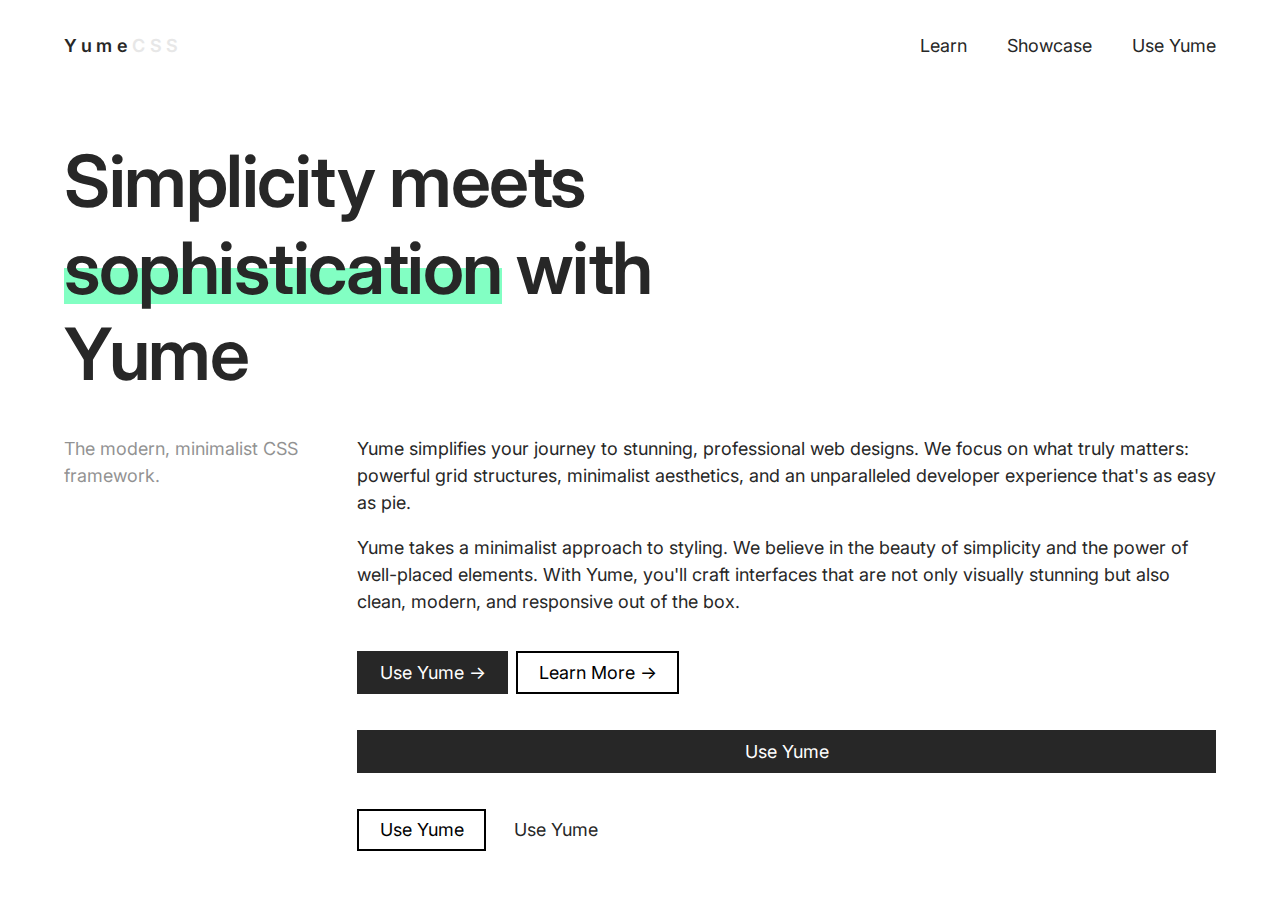
==== commit fedd737f: ".btn classes and opacity fade on scroll animations" ====
--- a/index.html
+++ b/index.html
@@ -1,5 +1,6 @@
 <!DOCTYPE html>
 <html lang="en">
+
 <head>
     <meta charset="UTF-8">
     <meta http-equiv="X-UA-Compatible" content="IE=edge">
@@ -18,6 +19,7 @@
     <link rel="stylesheet" href="extra/extra.css">
     <script src="extra/extra.js" defer></script>
 </head>
+
 <body>
     <nav class="container sticky fade-in">
         <a href="#top" class="logo">Yume<span class="gray-200">CSS</span></a>
@@ -27,21 +29,32 @@
             <li><a href="#">Use Yume</a></li>
         </ul>
     </nav>
-    
+
     <main class="grid container">
         <div class="col-12">
-            <h1 class="width-60 slide-right mb-0">Simplicity meets <mark class="bg-green-300">sophistication</mark> with Yume</h1>
+            <h1 class="width-60 slide-right mb-0">Simplicity meets <mark class="bg-green-300">sophistication</mark> with
+                Yume</h1>
         </div>
         <div class="col-3 faded sm-col-6">
-            <p class="slide-up">The modern, minimalist CSS framework.</p>
+            <p class="slide-up animation-time-8">The modern, minimalist CSS framework.</p>
         </div>
         <div class="col-9">
-            <p class="slide-up">Yume simplifies your journey to stunning, professional web designs. We focus on what truly matters: powerful grid structures, minimalist aesthetics, and an unparalleled developer experience that's as easy as pie.</p>
-            <div class="slide-up animation-time-2000">
-                <p>Yume takes a minimalist approach to styling. We believe in the beauty of simplicity and the power of well-placed elements. With Yume, you'll craft interfaces that are not only visually stunning but also clean, modern, and responsive out of the box.</p>
+            <p class="slide-up animation-time-10">Yume simplifies your journey to stunning, professional web designs. We
+                focus on what truly matters: powerful grid structures, minimalist aesthetics, and an unparalleled
+                developer experience that's as easy as pie.</p>
+            <div class="slide-up animation-time-12">
+                <p>Yume takes a minimalist approach to styling. We believe in the beauty of simplicity and the power of
+                    well-placed elements. With Yume, you'll craft interfaces that are not only visually stunning but
+                    also clean, modern, and responsive out of the box.</p>
                 <button>Use Yume &rarr;</button><button class="secondary ml-2">Learn More &rarr;</button>
+            </div>
+            <div>
+                <a href="#" class="btn full">Use Yume</a>
+                <a href="#" class="btn secondary">Use Yume</a>
+                <a href="#" class="btn ghost">Use Yume</a>
             </div>
         </div>
     </main>
 </body>
+
 </html>--- a/yume.css
+++ b/yume.css
@@ -13,9 +13,10 @@
     --default-border-radius: 0px;
 
     --faded-text: #3d3d3d;
-    --primary: #545462;
+    --primary: #272727;
     --primary-hover: #83838e;
     --default-black: #272727;
+    --button-text-color: #ffffff;
 
     --font-stack: 'Inter', system-ui, sans-serif;
     --font-stack-serif: 'Bitter', serif;
@@ -24,6 +25,8 @@
     /* Nav Bar */
     --nav-height: 5em;
     --nav-color: #ffffff;
+    --nav-item-color: #272727;
+    --nav-weight: 400;
 
 
     --drop-shadow: 0px 0px 18px #00000010;
@@ -185,6 +188,7 @@
     justify-content: flex-start;
     min-height: 100vh;
     overflow-x: hidden;
+    max-width: 100vw;
 }
 
 
@@ -196,7 +200,7 @@
     color: rgb(83, 105, 145);
     font-weight: 600;
 }
-.link-style-none{
+.link-style-none, .btn{
     text-decoration: none;
     color: var(--default-black);
 }
@@ -539,10 +543,10 @@
 
 nav ul li a,
 nav ul li a:visited,
-nav a {
+nav a, nav a:visited {
     text-decoration: none;
-    color: var(--default-black);
-    font-weight: 400;
+    color: var(--nav-item-color);
+    font-weight: var(--nav-weight);
     transition: opacity var(--hover-transition);
 }
 
@@ -581,7 +585,7 @@
 nav ul li .dropdown li a:visited {
     text-decoration: none;
     color: var(--default-black);
-    font-weight: 400;
+    font-weight: var(--nav-weight);
     display: block;
 }
 
@@ -599,8 +603,8 @@
     position: relative;
     text-decoration: none;
     z-index: 2;
-    color: var(--default-black);
-    font-weight: 400;
+    color: var(--nav-item-color);
+    font-weight: var(--nav-weight);
 }
 
 
@@ -804,14 +808,36 @@
     transition: opacity var(--hover-transition);
     width: fit-content;
 }
-button.secondary {
+/* For anchor tag buttons */
+.btn, .btn:visited{
+    display: inline-block;
+    padding: .6em 1.25em;
+    margin: 1em 0;
+    background-color: var(--primary);
+    color: var(--button-text-color);
+    transition: opacity var(--hover-transition);
+    font-weight: 400;
+    line-height: initial;
+}
+
+button.full, .btn.full {
+    text-align: center;
+    width: 100%;
+}
+
+/* Alt buttons */
+button.secondary, .btn.secondary {
     background-color: transparent;
     color: var(--black);
     box-shadow: inset 0 0 0 2px var(--black);
 }
-button.ghost {
+button.ghost, .btn.ghost {
     background-color: transparent;
     color: var(--default-black);
+}
+
+.btn:hover {
+    opacity: .3;
 }
 
 button:hover {
@@ -1437,9 +1463,12 @@
 .fade-in, .slide-up, .slide-down, .slide-left, .slide-right, .blur-in{
     animation-timing-function: ease-out;
 }
+/* .slide-right.spring, .slide-left.spring, .slide-up.spring, .slide-down.spring {
+    animation-timing-function: cubic-bezier(0.16, 1.38, 1, 1);
+} */
 .fade-in {
     animation: fade-in;
-    animation-duration: 3000ms;
+    animation-duration: 1500ms;
 }
 .blur-in {
     animation: blur-in;
@@ -1500,23 +1529,23 @@
 }
 
 @keyframes slide-up {
-    0% {transform: translateY(100px)}
-    100% {transform: translateY(0%)}
+    0% {transform: translateY(100px); opacity: 0;}
+    100% {transform: translateY(0%); opacity: 1;}
 }
 
 @keyframes slide-down {
-    0% {transform: translateY(-100px)}
-    100% {transform: translateY(0%)}
+    0% {transform: translateY(-100px); opacity: 0;}
+    100% {transform: translateY(0%); opacity: 1;}
 }
 
 @keyframes slide-right {
-    0% {transform: translateX(-100px)}
-    100% {transform: translateY(0%)}
+    0% {transform: translateX(-100px); opacity: 0;}
+    100% {transform: translateY(0%); opacity: 1;}
 }
 
 @keyframes slide-left {
-    0% {transform: translateX(100px)}
-    100% {transform: translateY(0%)}
+    0% {transform: translateX(100px); opacity: 0;}
+    100% {transform: translateY(0%); opacity: 1;}
 }
 
 /* ********************** | COLOR CLASSES | ********************** */
@@ -1783,4 +1812,4 @@
 .align-start {align-items: flex-start;}
 .align-end {align-items: flex-end;}
 .flex-grow {flex: 1;}
-.flex-wrap {flex-wrap: wrap;}+.flex-wrap {flex-wrap: wrap;}
